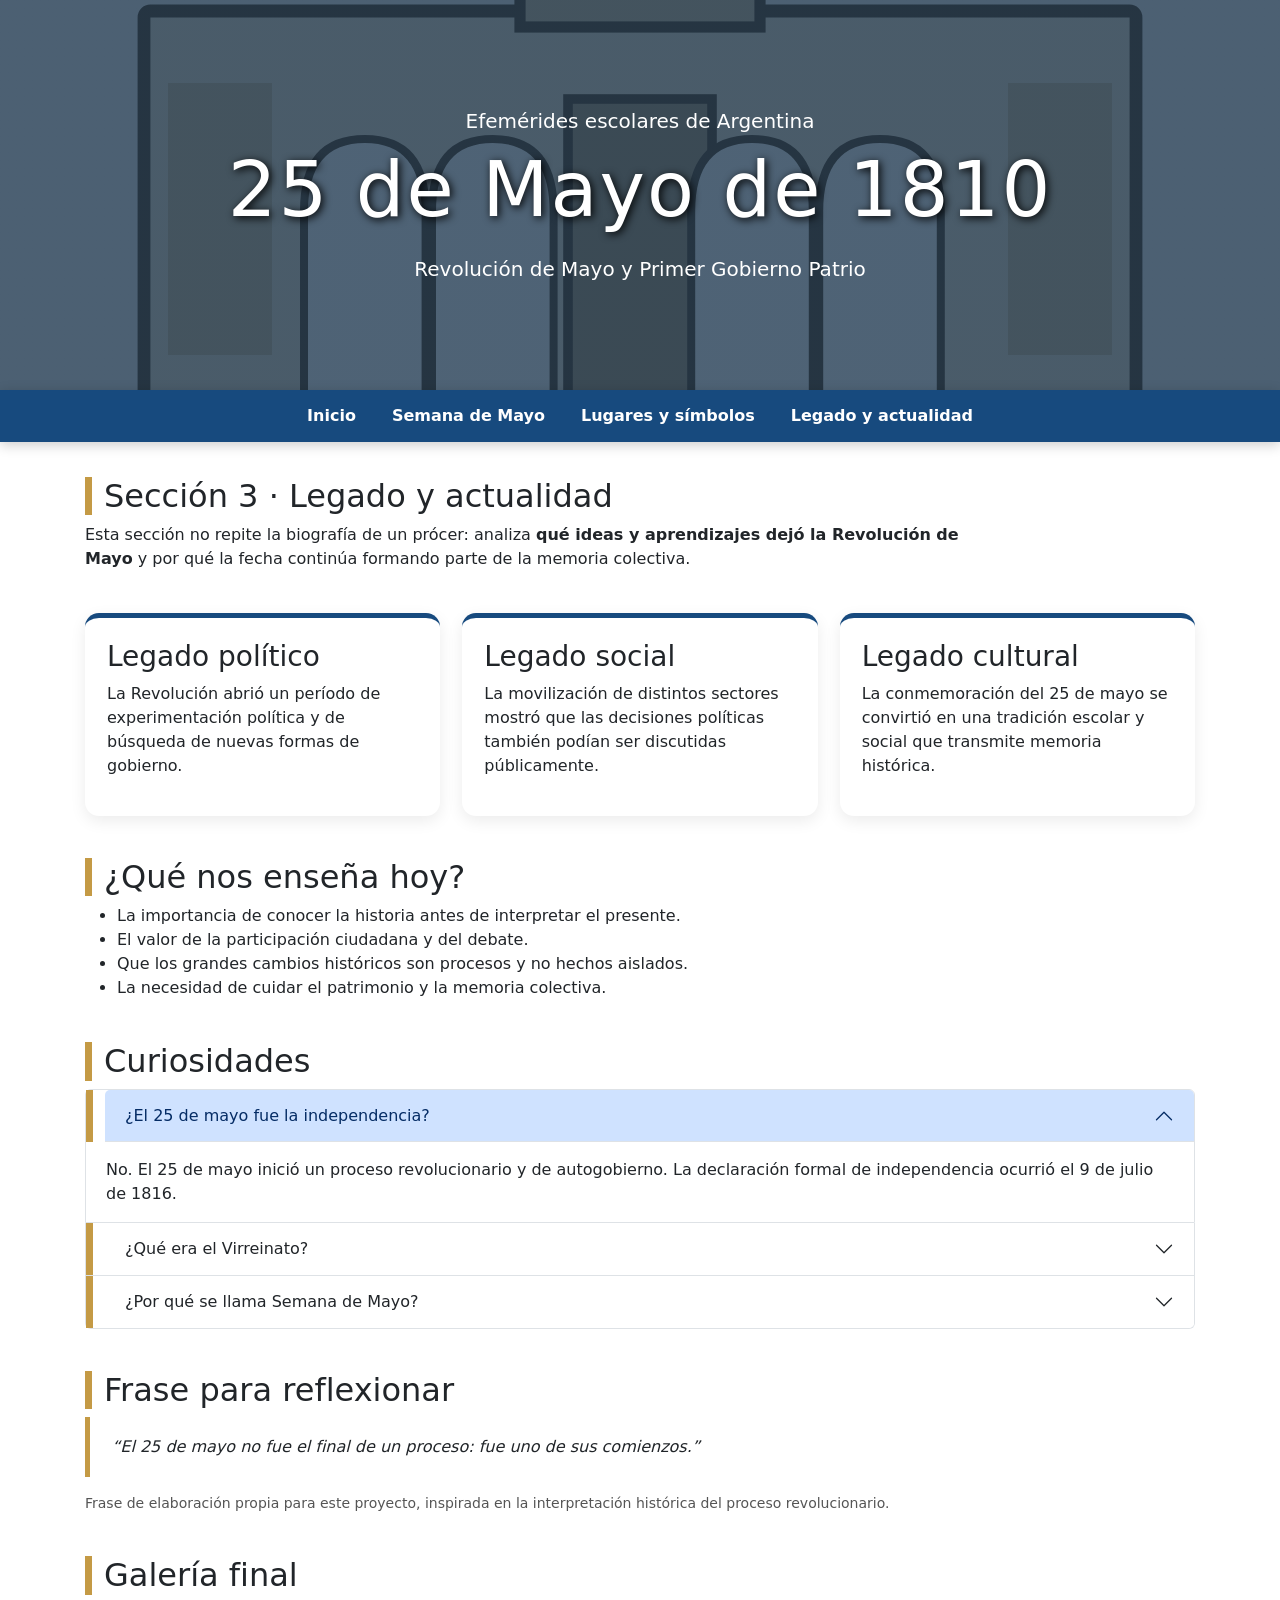
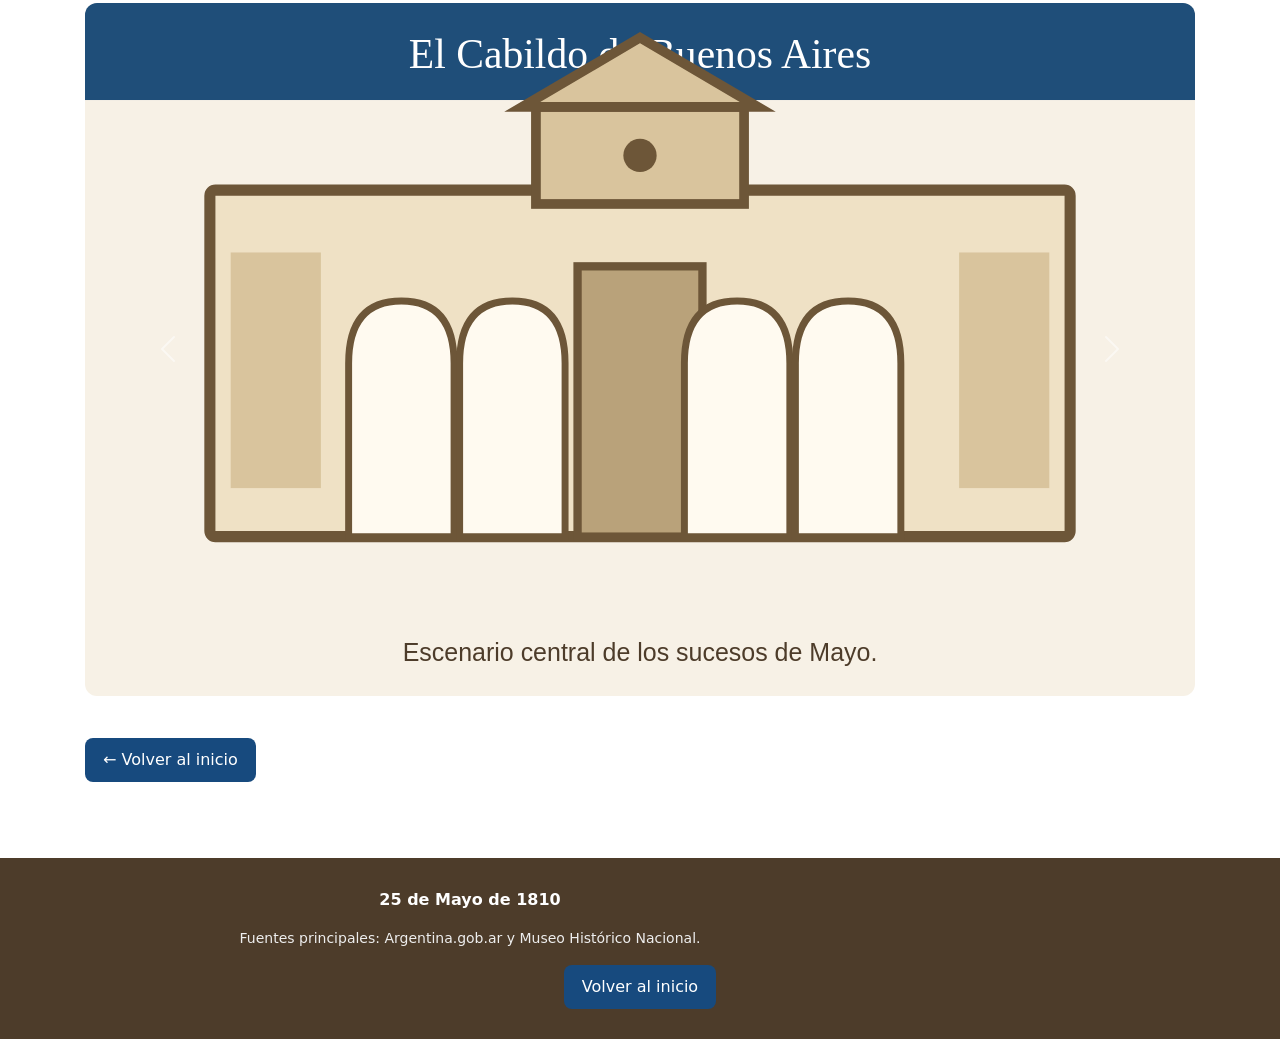
==== legado.html @ 248586af "Add files via upload" ====
<!DOCTYPE html>
<html lang="es">
<head>
  <meta charset="UTF-8">
  <meta name="viewport" content="width=device-width, initial-scale=1.0">
  <meta name="description" content="Trabajo práctico sobre el 25 de Mayo y la Revolución de Mayo de 1810.">
  <title>Legado y actualidad | 25 de Mayo</title>
  <link rel="stylesheet" href="css/style.css">
  
<link href="https://cdn.jsdelivr.net/npm/bootstrap@5.3.3/dist/css/bootstrap.min.css" rel="stylesheet">
<script src="https://cdn.jsdelivr.net/npm/bootstrap@5.3.3/dist/js/bootstrap.bundle.min.js"></script>

</head>
<body>
<header class="hero">
  <div>
    <p class="mb-2">Efemérides escolares de Argentina</p>
    <h1>25 de Mayo de 1810</h1>
    <p>Revolución de Mayo y Primer Gobierno Patrio</p>
  </div>
</header>

<nav>
  <div class="nav-inner">
    <a href="index.html">Inicio</a>
    <a href="semana.html">Semana de Mayo</a>
    <a href="lugares.html">Lugares y símbolos</a>
    <a href="legado.html">Legado y actualidad</a>
  </div>
</nav>

<main>
<section>
  <h2>Sección 3 · Legado y actualidad</h2>
  <p>Esta sección no repite la biografía de un prócer: analiza <strong>qué ideas y aprendizajes dejó la Revolución de Mayo</strong> y por qué la fecha continúa formando parte de la memoria colectiva.</p>
</section>

<section>
  <div class="grid">
    <article class="card-historia"><h3>Legado político</h3><p>La Revolución abrió un período de experimentación política y de búsqueda de nuevas formas de gobierno.</p></article>
    <article class="card-historia"><h3>Legado social</h3><p>La movilización de distintos sectores mostró que las decisiones políticas también podían ser discutidas públicamente.</p></article>
    <article class="card-historia"><h3>Legado cultural</h3><p>La conmemoración del 25 de mayo se convirtió en una tradición escolar y social que transmite memoria histórica.</p></article>
  </div>
</section>

<section>
  <h2>¿Qué nos enseña hoy?</h2>
  <ul>
    <li>La importancia de conocer la historia antes de interpretar el presente.</li>
    <li>El valor de la participación ciudadana y del debate.</li>
    <li>Que los grandes cambios históricos son procesos y no hechos aislados.</li>
    <li>La necesidad de cuidar el patrimonio y la memoria colectiva.</li>
  </ul>
</section>

<section>
  <h2>Curiosidades</h2>
  <div class="accordion" id="curiosidades">
    <div class="accordion-item">
      <h2 class="accordion-header"><button class="accordion-button" data-bs-toggle="collapse" data-bs-target="#cur1">¿El 25 de mayo fue la independencia?</button></h2>
      <div id="cur1" class="accordion-collapse collapse show"><div class="accordion-body">No. El 25 de mayo inició un proceso revolucionario y de autogobierno. La declaración formal de independencia ocurrió el 9 de julio de 1816.</div></div>
    </div>
    <div class="accordion-item">
      <h2 class="accordion-header"><button class="accordion-button collapsed" data-bs-toggle="collapse" data-bs-target="#cur2">¿Qué era el Virreinato?</button></h2>
      <div id="cur2" class="accordion-collapse collapse"><div class="accordion-body">Era una organización política de la monarquía española. El Virreinato del Río de la Plata incluía territorios que hoy pertenecen a varios países sudamericanos.</div></div>
    </div>
    <div class="accordion-item">
      <h2 class="accordion-header"><button class="accordion-button collapsed" data-bs-toggle="collapse" data-bs-target="#cur3">¿Por qué se llama Semana de Mayo?</button></h2>
      <div id="cur3" class="accordion-collapse collapse"><div class="accordion-body">Porque entre el 18 y el 25 de mayo de 1810 se desarrolló una sucesión de noticias, reuniones, debates y decisiones que terminó con la formación de la Primera Junta.</div></div>
    </div>
  </div>
</section>

<section>
  <h2>Frase para reflexionar</h2>
  <blockquote>“El 25 de mayo no fue el final de un proceso: fue uno de sus comienzos.”</blockquote>
  <p class="small">Frase de elaboración propia para este proyecto, inspirada en la interpretación histórica del proceso revolucionario.</p>
</section>

<section>
  <h2>Galería final</h2>
  <div id="galeria" class="carousel slide" data-bs-ride="carousel">
    <div class="carousel-inner">
      <div class="carousel-item active"><img src="img/cabildo.svg" class="d-block w-100" alt="Cabildo de Buenos Aires"></div>
      <div class="carousel-item"><img src="img/linea_mayo.svg" class="d-block w-100" alt="Línea histórica"></div>
      <div class="carousel-item"><img src="img/simbolo_mayo.svg" class="d-block w-100" alt="Símbolos de Mayo"></div>
    </div>
    <button class="carousel-control-prev" type="button" data-bs-target="#galeria" data-bs-slide="prev"><span class="carousel-control-prev-icon"></span></button>
    <button class="carousel-control-next" type="button" data-bs-target="#galeria" data-bs-slide="next"><span class="carousel-control-next-icon"></span></button>
  </div>
</section>

<p><a class="btn-patria" href="index.html">← Volver al inicio</a></p>
</main>

<footer>
  <p><strong>25 de Mayo de 1810</strong> </p>
  <p class="small" style="color:#eee">Fuentes principales: Argentina.gob.ar y Museo Histórico Nacional.</p>
  <a class="btn-patria" href="index.html">Volver al inicio</a>
</footer>
</body>
</html>
---- css/style.css ----
/* =========================================================
   SITIO WEB: 25 DE MAYO - REVOLUCIÓN DE MAYO
   Hoja de estilos externa
   ========================================================= */

:root {
  --azul: #174a7e;
  --azul-claro: #75aadb;
  --celeste: #dcecf8;
  --crema: #f7f1e6;
  --dorado: #c49a45;
  --marron: #4d3c2a;
  --blanco: #ffffff;
}

* { box-sizing: border-box; }

html { scroll-behavior: smooth; }

body {
  margin: 0;
  background: var(--crema);
  color: #252525;
  font-family: Georgia, "Times New Roman", serif;
  line-height: 1.7;
}

header {
  /* Fondo de imagen solicitado en la consigna */
  background:
    linear-gradient(rgba(10, 40, 70, .72), rgba(10, 40, 70, .72)),
    url("../img/cabildo.svg") center/cover no-repeat;
  min-height: 390px;
  display: flex;
  align-items: center;
  justify-content: center;
  text-align: center;
  padding: 50px 20px;
  color: white;
}

.hero h1 {
  font-size: clamp(2.4rem, 6vw, 4.8rem);
  margin: 0;
  letter-spacing: 2px;
  text-shadow: 2px 2px 8px #000;
}

.hero p {
  font-size: 1.25rem;
  max-width: 850px;
  margin: 18px auto;
}

nav {
  /* Fondo de color en el Nav */
  background: var(--azul);
  position: sticky;
  top: 0;
  z-index: 1000;
  box-shadow: 0 3px 12px rgba(0,0,0,.2);
}

.nav-inner {
  max-width: 1150px;
  margin: auto;
  display: flex;
  flex-wrap: wrap;
  justify-content: center;
}

nav a {
  color: white;
  text-decoration: none;
  padding: 14px 18px;
  font-weight: bold;
}

nav a:hover { background: #0d3459; }

main {
  max-width: 1150px;
  margin: auto;
  padding: 35px 20px 60px;
}

section {
  margin-bottom: 42px;
}

h2 {
  color: var(--azul);
  border-left: 7px solid var(--dorado);
  padding-left: 12px;
}

h3 { color: var(--marron); }

p { max-width: 900px; }

.destacado {
  background: white;
  border: 1px solid #d8c9ad;
  border-radius: 14px;
  padding: 24px;
  margin: 25px 0;
  box-shadow: 0 6px 18px rgba(50,40,20,.08);
}

#importancia {
  border-top: 5px solid var(--azul-claro);
}

.grid {
  display: grid;
  grid-template-columns: repeat(auto-fit, minmax(260px, 1fr));
  gap: 22px;
}

.card-historia {
  background: white;
  border-radius: 14px;
  padding: 22px;
  border-top: 5px solid var(--azul);
  box-shadow: 0 5px 16px rgba(0,0,0,.08);
}

img, .media {
  max-width: 100%;
  border-radius: 12px;
}

figure { margin: 0; }

figcaption {
  font-size: .9rem;
  color: #5e5e5e;
  margin-top: 7px;
}

table {
  width: 100%;
  border-collapse: collapse;
  background: white;
  margin: 20px 0;
}

th, td {
  padding: 13px;
  border: 1px solid #cfc3ae;
  text-align: left;
}

th {
  background: var(--azul);
  color: white;
}

blockquote {
  border-left: 5px solid var(--dorado);
  background: #fff;
  padding: 18px 22px;
  margin: 25px 0;
  font-style: italic;
}

footer {
  /* Fondo de color en el Footer */
  background: var(--marron);
  color: white;
  text-align: center;
  padding: 30px 20px;
}

.btn-patria {
  display: inline-block;
  background: var(--azul);
  color: white;
  padding: 10px 18px;
  border-radius: 8px;
  text-decoration: none;
  border: none;
  cursor: pointer;
}

.btn-patria:hover { background: #0d3459; }

.ia-badge {
  display: inline-block;
  background: #ece3cf;
  color: #4d3c2a;
  border-radius: 30px;
  padding: 5px 12px;
  font-size: .8rem;
  font-weight: bold;
}

.timeline {
  border-left: 5px solid var(--azul);
  margin: 25px 0;
  padding-left: 25px;
}

.timeline article {
  margin-bottom: 25px;
  position: relative;
}

.timeline article::before {
  content: "";
  width: 15px;
  height: 15px;
  background: var(--dorado);
  border: 3px solid white;
  border-radius: 50%;
  position: absolute;
  left: -35px;
  top: 7px;
}

.small { font-size: .92rem; color: #555; }

@media (max-width: 650px) {
  nav a { padding: 10px 11px; font-size: .9rem; }
  header { min-height: 330px; }
  .hero h1 { font-size: 2.5rem; }
}
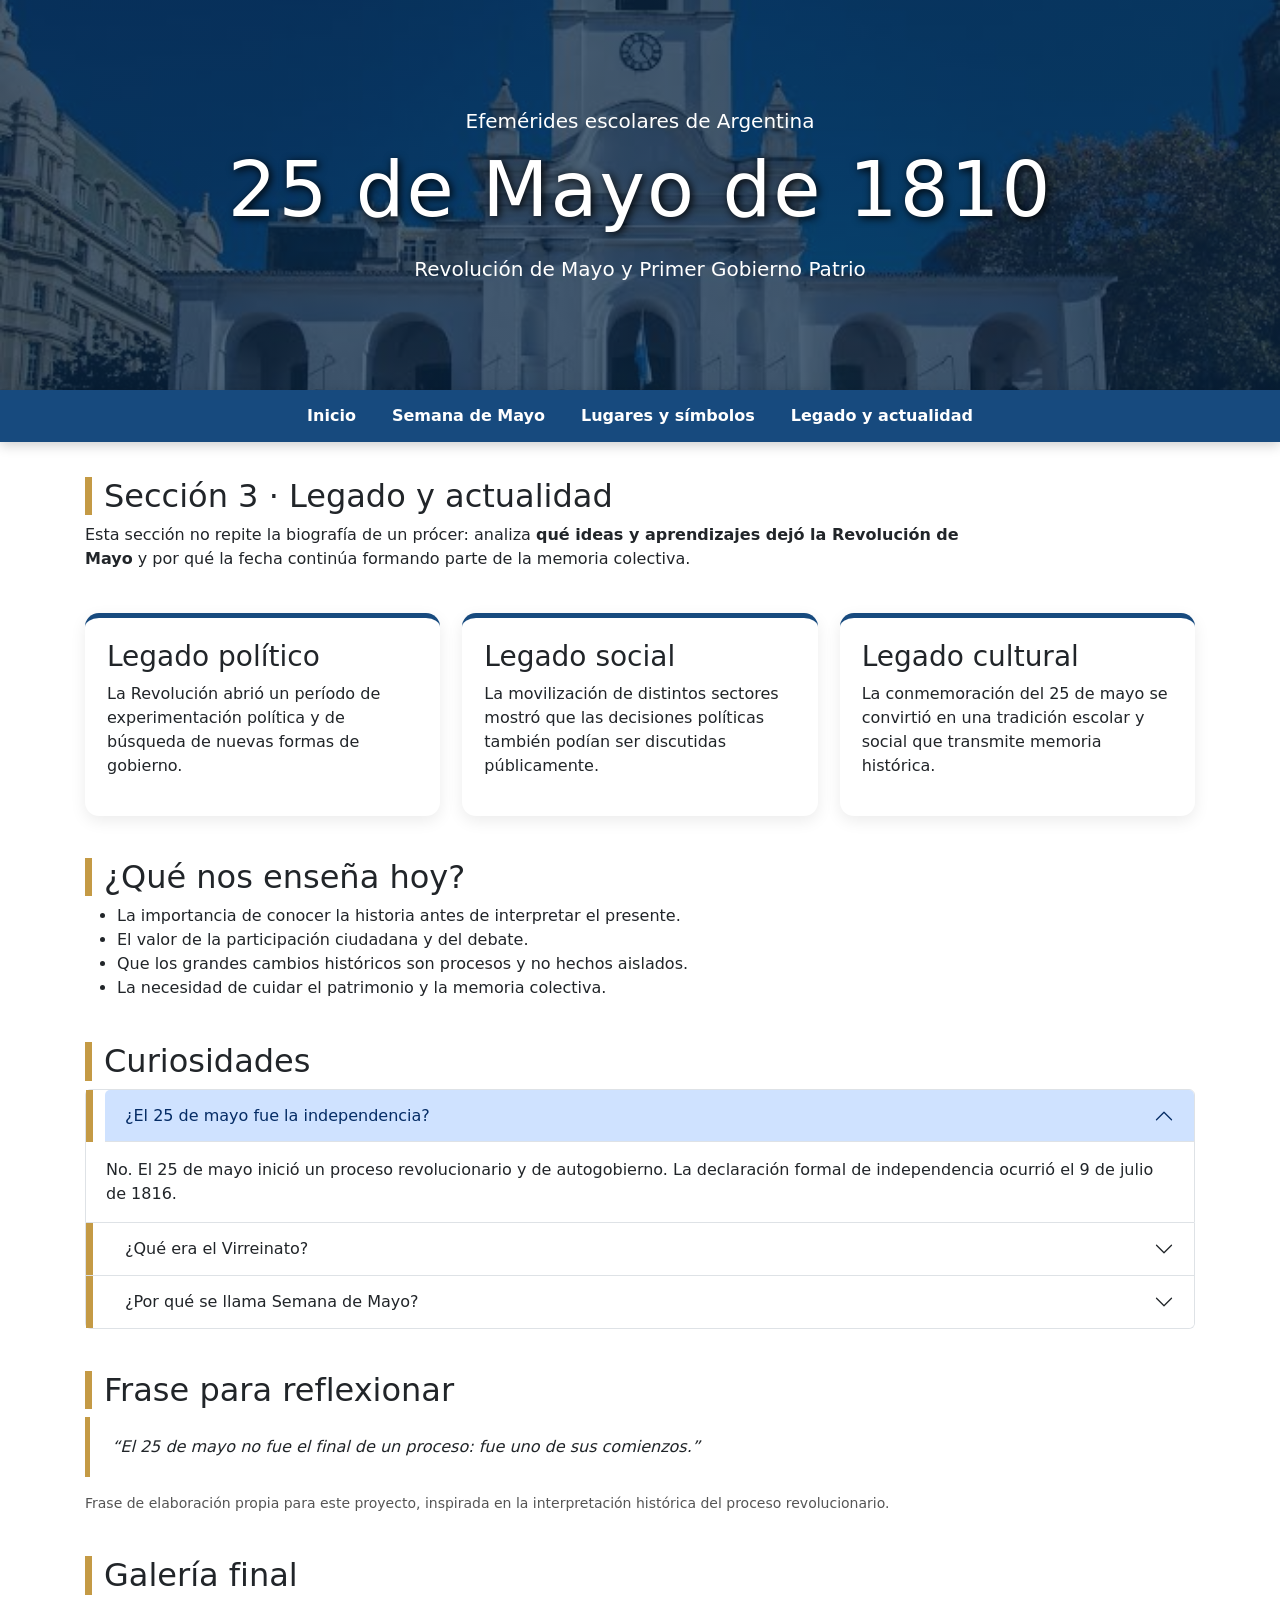
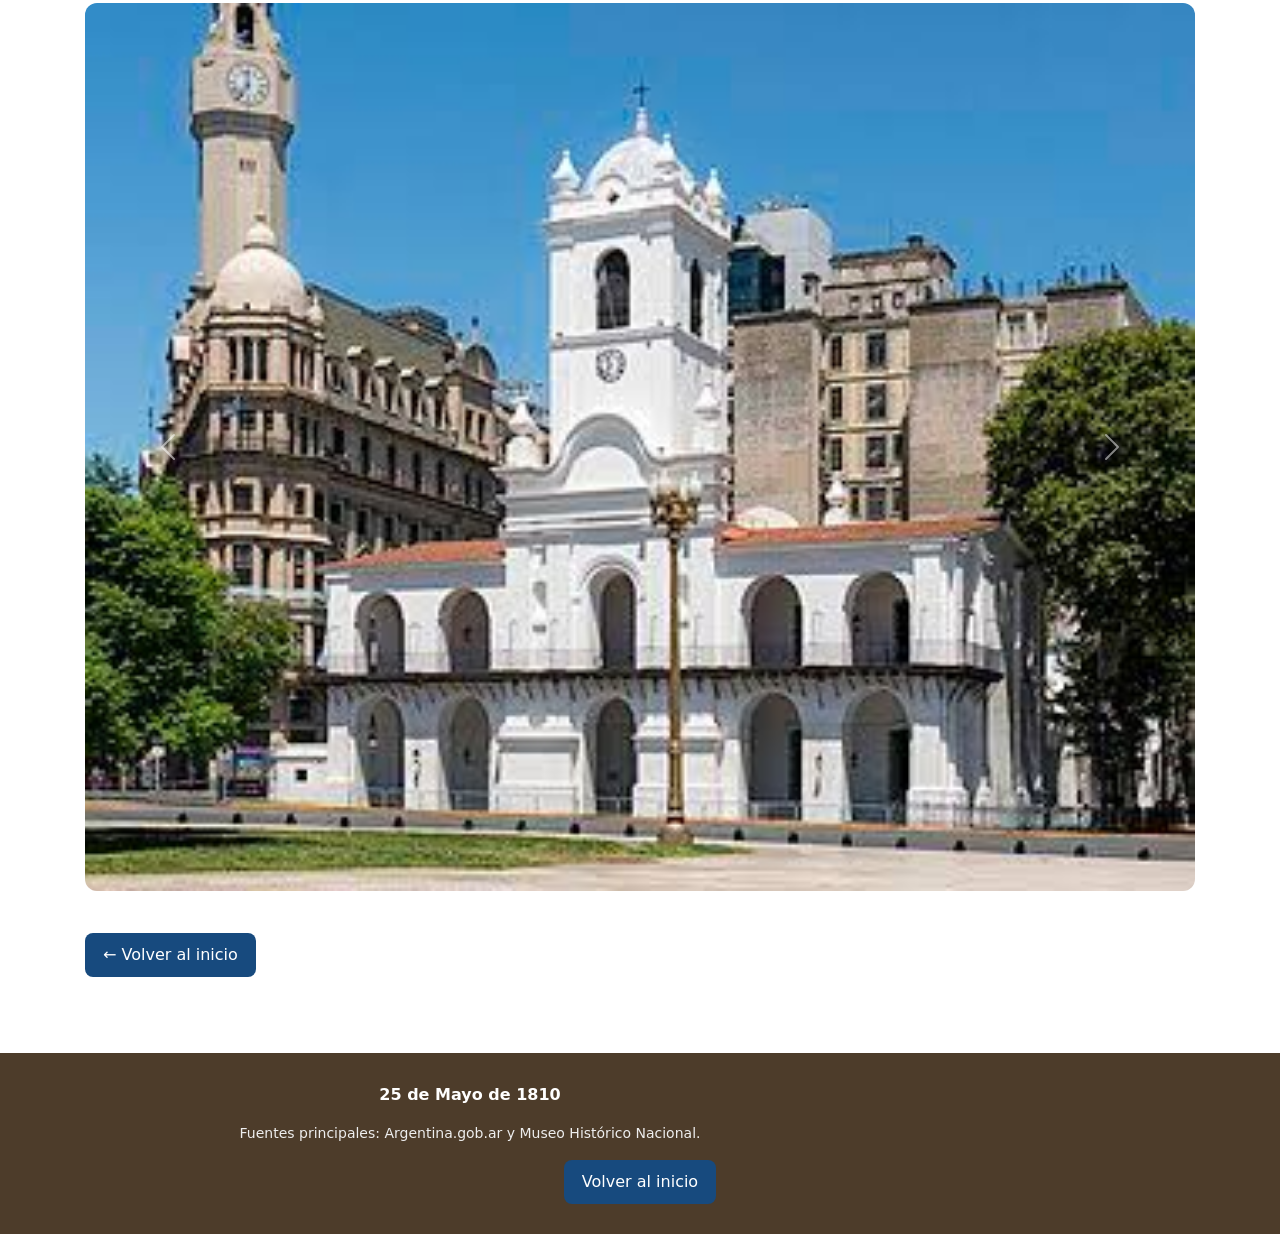
==== commit cb994ece: "Add files via upload" ====
--- a/legado.html
+++ b/legado.html
@@ -81,7 +81,7 @@
   <h2>Galería final</h2>
   <div id="galeria" class="carousel slide" data-bs-ride="carousel">
     <div class="carousel-inner">
-      <div class="carousel-item active"><img src="img/cabildo.svg" class="d-block w-100" alt="Cabildo de Buenos Aires"></div>
+      <div class="carousel-item active"><img src="img/otrocabildo.jpg" class="d-block w-100" alt="Cabildo de Buenos Aires"></div>
       <div class="carousel-item"><img src="img/linea_mayo.svg" class="d-block w-100" alt="Línea histórica"></div>
       <div class="carousel-item"><img src="img/simbolo_mayo.svg" class="d-block w-100" alt="Símbolos de Mayo"></div>
     </div>
--- a/css/style.css
+++ b/css/style.css
@@ -30,7 +30,7 @@
   /* Fondo de imagen solicitado en la consigna */
   background:
     linear-gradient(rgba(10, 40, 70, .72), rgba(10, 40, 70, .72)),
-    url("../img/cabildo.svg") center/cover no-repeat;
+    url("../img/Cabildo\ bien.jpg") center/cover no-repeat;
   min-height: 390px;
   display: flex;
   align-items: center;
